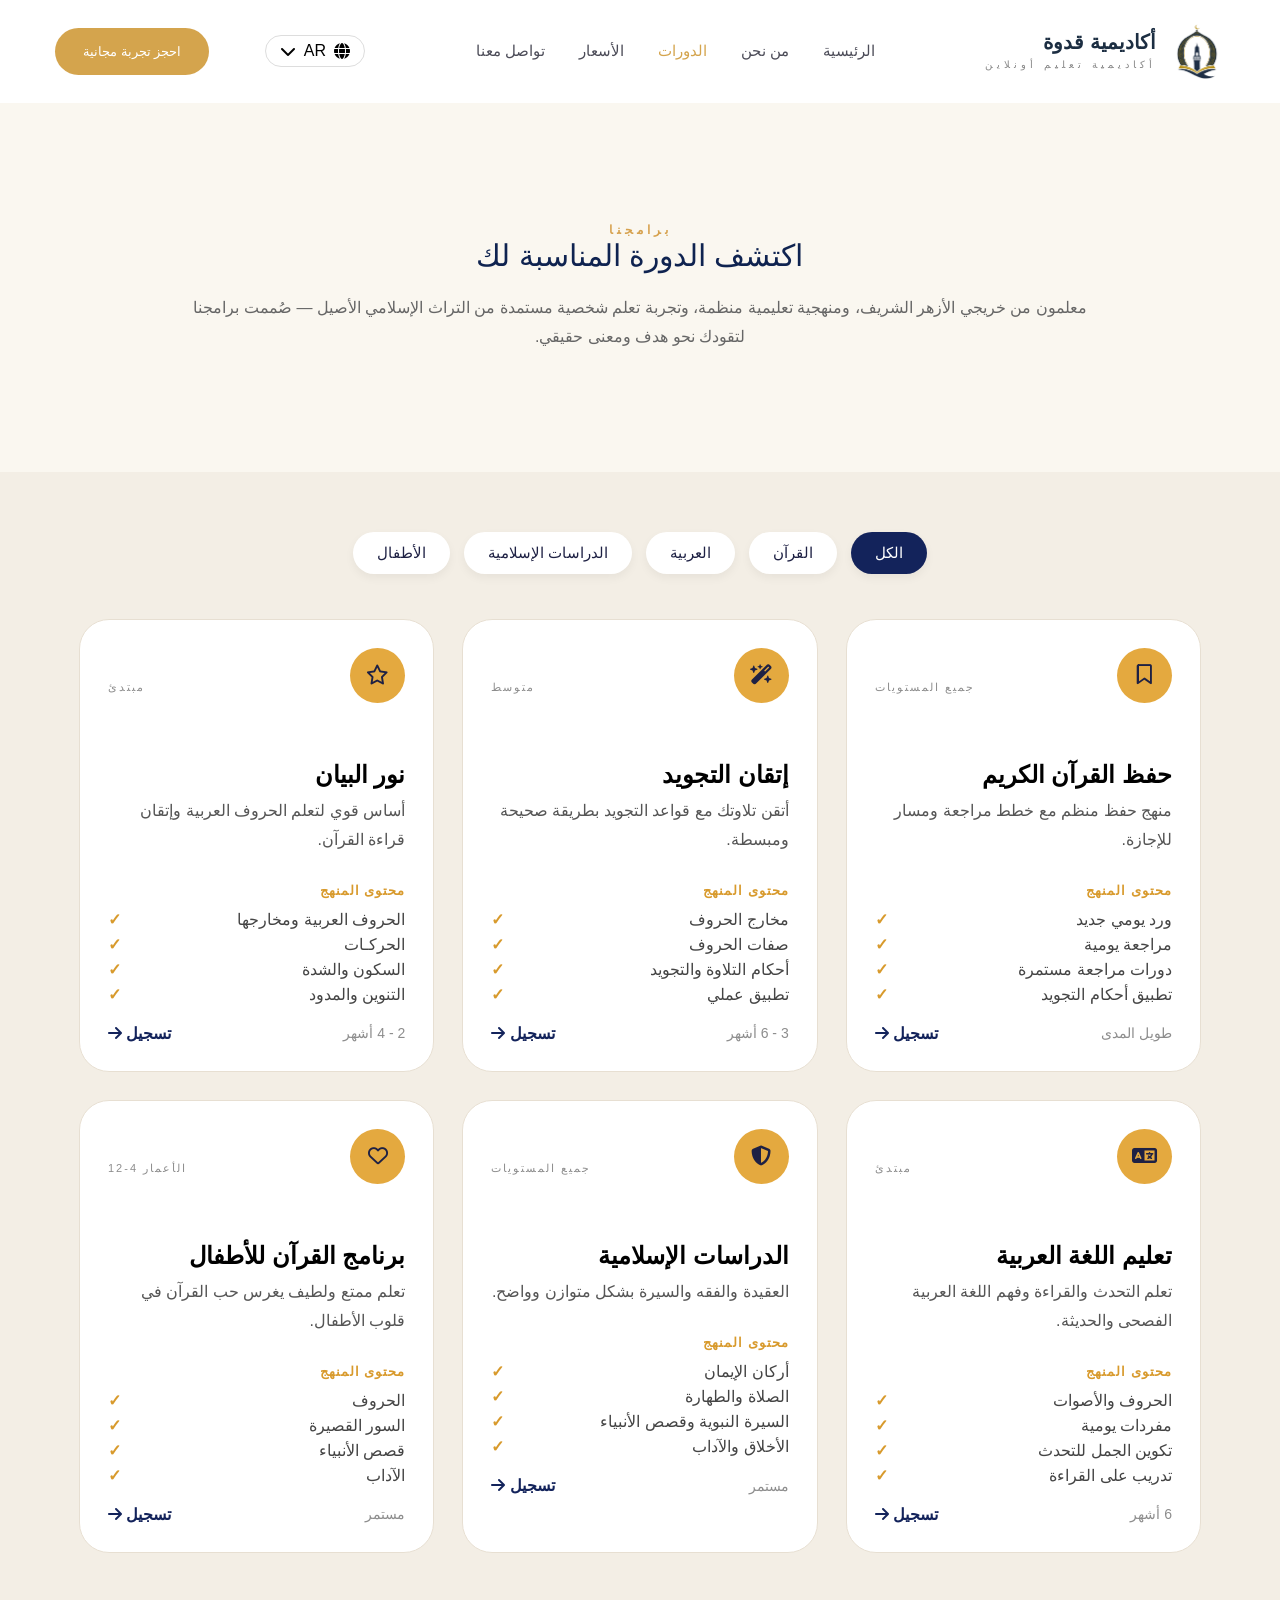
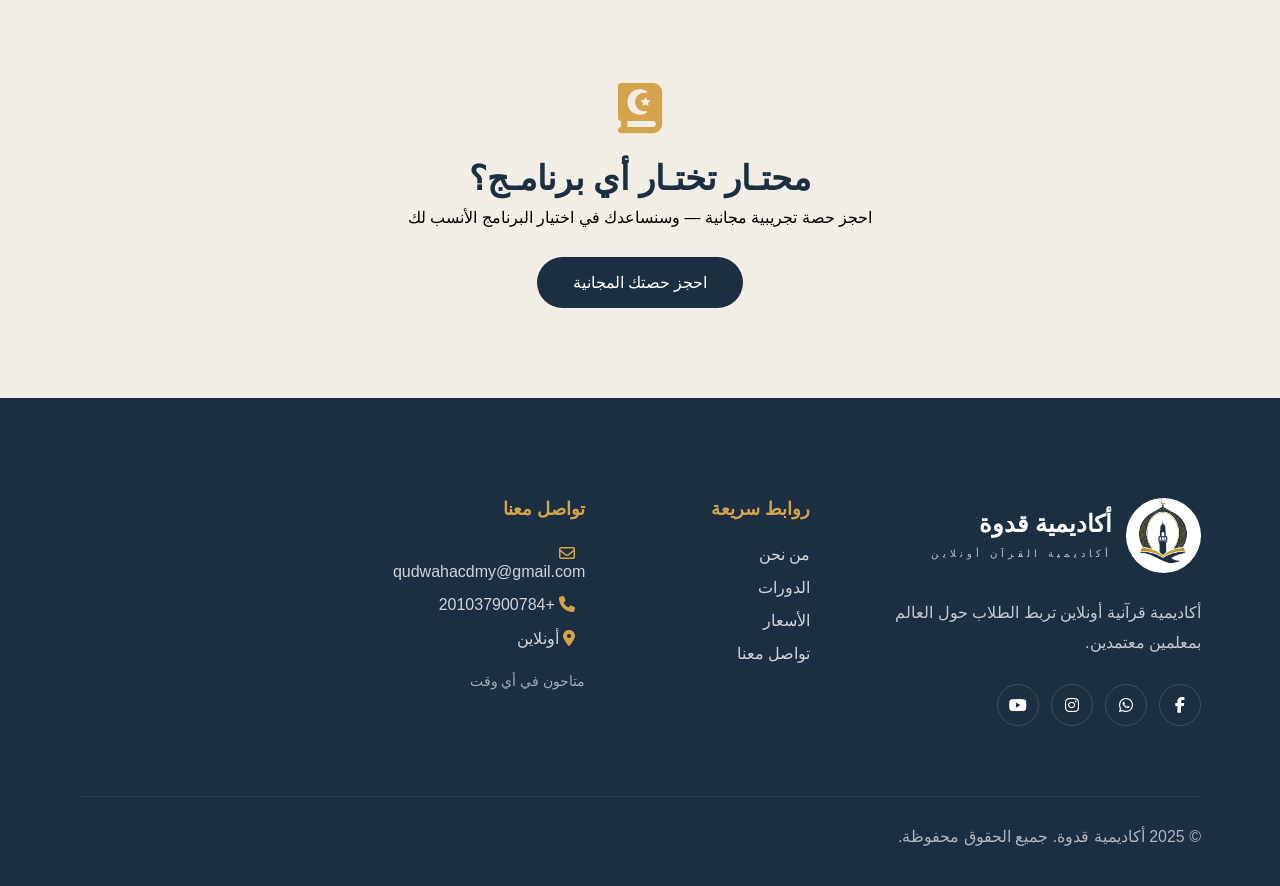
==== courses-ar.html @ 98b88b9d "Add files via upload" ====
<!DOCTYPE html>
<html lang="en" dir="ltr">

<head>

    <meta charset="UTF-8" />
    <meta name="viewport" content="width=device-width, initial-scale=1.0" />
    <meta name="description" content="Qudwah Academy offers online Quran, Tajweed, Arabic and Islamic studies classes for kids and adults worldwide.">
    <meta name="keywords"content="Quran Academy, Online Quran Classes, Learn Quran Online, Quran for Kids, Tajweed Classes, Arabic Classes, Islamic Studies, Female Quran Teachers">
    

    <title>Quran Academy</title>

    <link rel="stylesheet" href="https://cdnjs.cloudflare.com/ajax/libs/font-awesome/6.5.0/css/all.min.css">

    <!-- CSS -->
    <link rel="stylesheet" href="CSS/style.css">
    

   <link rel="preconnect" href="https://fonts.googleapis.com">
   <link rel="preconnect" href="https://fonts.gstatic.com" crossorigin>

   <link href="https://fonts.googleapis.com/css2?family=Tienne:wght@400;700;900&display=swap" rel="stylesheet">  


    <!-- Icons -->
    <link rel="stylesheet"
        href="https://cdnjs.cloudflare.com/ajax/libs/font-awesome/6.5.1/css/all.min.css" />

</head>
<body class="ar">
     
    <!-- BACKGROUND -->
    <div class="pattern"></div>

<!-- ================= Navbar ================ -->

    <header class="navbar" id="navbar">
       <div class="container nav-container">
        <!-- LOGO -->
        <div class="logo">

            <img src="imgs/logo q.png" alt="Logo">

            <div class="logo-text">
                <h3>أكاديمية قدوة</h3>
                <span>أكاديمية تعليم أونلاين</span>
            </div>

        </div>

        <div class="overlay"></div>

        <!-- NAV LINKS -->

        <nav class="nav-links">

            <a href="home-ar.html">الرئيسية</a>
            <a href="about-ar.html">من نحن</a>
            <a href="courses-ar.html">الدورات</a>
            <a href="pricing-ar.html">الأسعار</a>
            <!-- <a href="">المدونة</a> -->
            <a href="contact-ar.html">تواصل معنا</a>

        </nav>

        <div></div>

        <div class="menu-icon" id="menuIcon">

        <span></span>
        <span></span>
        <span></span>

        </div>

        <!-- LANG -->
        <div class="lang-switcher" onclick="toggleLang()">

            <i class="fa-solid fa-globe"></i>
            <span>AR</span>
            <i class="fa-solid fa-chevron-down"></i>

        </div>

        <!-- BUTTON -->
        <a href="https://wa.me/201037900784" target="_blank">
            <button class="trial-btn">احجز تجربة مجانية</button>
        </a>
    </div>
    </header>

<!-- ================= Hero ================ -->

<section class="about-page reveal">
  <div class="about-container">
    <div class="about-header reveal">
      <span> برامجنا </span>
      <h1> اكتشف الدورة المناسبة لك </h1>
      <p> معلمون من خريجي الأزهر الشريف، ومنهجية تعليمية منظمة، وتجربة تعلم شخصية مستمدة من التراث الإسلامي الأصيل — صُممت برامجنا لتقودك نحو هدف ومعنى حقيقي. </p>
    </div>
  </div>
</section>


<!-- ================= courses ================ -->

<section class="courses-page">

    <div class="container">

        <div class="top-options">
            <button class="active filter-btn" data-filter="all">الكل</button>
            <button class="filter-btn" data-filter="quran">القرآن</button>
            <button class="filter-btn" data-filter="arabic">العربية</button>
            <button class="filter-btn" data-filter="islamic">الدراسات الإسلامية</button>
            <button class="filter-btn" data-filter="kids">الأطفال</button>
        </div>

        <div class="courses-grid">

            <div class="course-card from-left left-show" data-category="quran">

                <div class="card-top">

                    <div class="icon">
                        <i class="fa-regular fa-bookmark"></i>
                    </div>

                    <span>جميع المستويات</span>

                </div>

                <h2>حفظ القرآن الكريم </h2>

                <p>
                    منهج حفظ منظم مع خطط مراجعة ومسار للإجازة.
                </p>

                <h4>محتوى المنهج</h4>

                <ul>
                    <li>ورد يومي جديد</li>
                    <li>مراجعة يومية </li>
                    <li>دورات مراجعة مستمرة</li>
                    <li>تطبيق أحكام التجويد</li>
                </ul>

                <div class="card-footer">

                    <span>طويل المدى</span>

                    <a href="https://wa.me/201037900784" target="_blank">
                        تسجيل
                        <i class="fa-solid fa-arrow-right"></i>
                    </a>

                </div>

            </div>

            <div class="course-card from-bottom bottom-show" data-category="quran">

                <div class="card-top">

                    <div class="icon">
                        <i class="fa-solid fa-wand-magic-sparkles"></i>
                    </div>

                    <span>متوسط</span>

                </div>

                <h2>إتقان التجويد</h2>

                <p>
                    أتقن تلاوتك مع قواعد التجويد بطريقة صحيحة ومبسطة.
                </p>

                <h4>محتوى المنهج</h4>

                <ul>
                    <li>مخارج الحروف</li>
                    <li>صفات الحروف</li>
                    <li> أحكام التلاوة والتجويد </li>
                    <li>تطبيق عملي</li>
                </ul>

                <div class="card-footer">

                    <span>3 - 6 أشهر</span>

                    <a href="https://wa.me/201037900784" target="_blank">
                        تسجيل
                        <i class="fa-solid fa-arrow-right"></i>
                    </a>

                </div>

            </div>

            <div class="course-card from-right right-show" data-category="quran">

                <div class="card-top">

                    <div class="icon">
                        <i class="fa-regular fa-star"></i>
                    </div>

                    <span>مبتدئ</span>

                </div>

                <h2>نور البيان</h2>

                <p>
                    أساس قوي لتعلم الحروف العربية وإتقان قراءة القرآن.
                </p>

                <h4>محتوى المنهج</h4>

                <ul>
                    <li> الحروف العربية ومخارجها </li>
                    <li> الحركـات </li>
                    <li> السكون والشدة </li>
                    <li> التنوين والمدود </li>
                </ul>

                <div class="card-footer">

                    <span>2 - 4 أشهر</span>

                    <a href="https://wa.me/201037900784" target="_blank">
                        تسجيل
                        <i class="fa-solid fa-arrow-right"></i>
                    </a>

                </div>

            </div>

            <div class="course-card from-left left-show" data-category="arabic">

                <div class="card-top">

                    <div class="icon">
                        <i class="fa-solid fa-language"></i>
                    </div>

                    <span>مبتدئ</span>

                </div>

                <h2> تعليم اللغة العربية </h2>

                <p>
                    تعلم التحدث والقراءة وفهم اللغة العربية الفصحى والحديثة.
                </p>

                <h4>محتوى المنهج</h4>

                <ul>
                    <li>الحروف والأصوات</li>
                    <li>مفردات يومية</li>
                    <li>تكوين الجمل للتحدث</li>
                    <li>تدريب على القراءة</li>
                </ul>

                <div class="card-footer">

                    <span>6 أشهر</span>

                    <a href="https://wa.me/201037900784" target="_blank">
                        تسجيل
                        <i class="fa-solid fa-arrow-right"></i>
                    </a>

                </div>

            </div>

            <div class="course-card from-bottom bottom-show" data-category="islamic">

                <div class="card-top">

                    <div class="icon">
                        <i class="fa-solid fa-shield-halved"></i>
                    </div>

                    <span>جميع المستويات</span>

                </div>

                <h2>الدراسات الإسلامية</h2>

                <p>
                    العقيدة والفقه والسيرة بشكل متوازن وواضح.
                </p>

                <h4>محتوى المنهج</h4>

                <ul>
                    <li>أركان الإيمان</li>
                    <li>الصلاة والطهارة</li>
                    <li> السيرة النبوية وقصص الأنبياء </li>
                    <li>الأخلاق والآداب</li>
                </ul>

                <div class="card-footer">

                    <span>مستمر</span>

                    <a href="https://wa.me/201037900784" target="_blank">
                        تسجيل
                        <i class="fa-solid fa-arrow-right"></i>
                    </a>

                </div>

            </div>

            <div class="course-card from-right right-show" data-category="kids">

                <div class="card-top">

                    <div class="icon">
                        <i class="fa-regular fa-heart"></i>
                    </div>

                    <span>الأعمار 4-12</span>

                </div>

                <h2>برنامج القرآن للأطفال</h2>

                <p>
                    تعلم ممتع ولطيف يغرس حب القرآن في قلوب الأطفال.
                </p>

                <h4>محتوى المنهج</h4>

                <ul>
                    <li>الحروف</li>
                    <li>السور القصيرة</li>
                    <li>قصص الأنبياء</li>
                    <li>الآداب</li>
                </ul>

                <div class="card-footer">

                    <span>مستمر</span>

                    <a href="https://wa.me/201037900784" target="_blank">
                        تسجيل
                        <i class="fa-solid fa-arrow-right"></i>
                    </a>

                </div>

            </div>

        </div>

    </div>

</section>


<!-- ================= cta ================ -->

<section class="mini-cta">
  <div class="container">
    <i class="fa-solid fa-book-quran"></i>
    <h2> محتـار تختـار أي برنامـج؟</h2>
    <p> احجز حصة تجريبية مجانية — وسنساعدك في اختيار البرنامج الأنسب لك </p>
    <a href="https://wa.me/201037900784" target="_blank" class="mini-btn">احجز حصتك المجانية</a>
  </div>
</section>


<!-- ================= footer ================ -->

<footer class="footer">
  <div class="container">

    <div class="footer-wrapper">

      <div class="footer-about">
        <div class="footer-logo">
          <img src="imgs/logo q.png" alt="">
          <div>
            <h3>أكاديمية قدوة</h3>
            <span>أكاديمية القرآن أونلاين</span>
          </div>
        </div>

        <p>أكاديمية قرآنية أونلاين تربط الطلاب حول العالم بمعلمين معتمدين.</p>

        <div class="socials">
          <a href="https://www.facebook.com/share/1WLW6BA2EK/" target="_blank">
            <i class="fa-brands fa-facebook-f"></i>
          </a>
          <a href="https://wa.me/201037900784" target="_blank">
            <i class="fa-brands fa-whatsapp"></i>
          </a>
          <a href="">
            <i class="fa-brands fa-instagram" target="_blank"></i>
          </a>
          <a href="#">
            <i class="fa-brands fa-youtube" target="_blank"></i>
          </a>
        </div>
      </div>

      <div class="footer-links">
        <h4>روابط سريعة</h4>
        <a href="about-ar.html">من نحن</a>
        <a href="courses-ar.html">الدورات</a>
        <a href="pricing-ar.html">الأسعار</a>
        <a href="contact-ar.html">تواصل معنا</a>
      </div>

      <div class="footer-contact">
        <h4>تواصل معنا</h4>
        <p><i class="fa-regular fa-envelope"></i> qudwahacdmy@gmail.com</p>
        <p><i class="fa-solid fa-phone"></i> +201037900784</p>
        <p><i class="fa-solid fa-location-dot"></i> أونلاين</p>
        <span>متاحون في أي وقت</span>
      </div>

    </div>

    <div class="footer-bottom">
      <p>© 2025 أكاديمية قدوة. جميع الحقوق محفوظة.</p>
    </div>

  </div>
</footer>


    <!-- JS -->
    <script src="index.JS"></script>

</body>
</html>
---- CSS/style.css ----
*{
    margin:0;
    padding:0;
    box-sizing:border-box;
}

html{
    scroll-behavior:smooth;
}

ul{
    list-style:none;
}

a{
    text-decoration:none;

}

body{
    background:var(--bg);
    overflow-x:hidden;
    position:relative;
    direction:inherit;
    text-align:start;
}

/* ================= LANG SYSTEM ================= */

body.en{
    direction:ltr;
    font-family:"Tienne",serif;
}

body.ar{
    direction:rtl;
    font-family:"Cairo",sans-serif;
}

body.en h1,body.en h2,body.en h3{
    font-family:"Tienne",serif;
}

body.ar h1,body.ar h2,body.ar h3, a, button{
    font-family:"Cairo",sans-serif;
}

/* ================= ROOT ================= */

:root{
    --primary:#1c2e42;
    --gold:#d4a44d;
    --bg:#f3eee5;
    --text:#30303d;
    --white:#fff;
}

/* ================= PATTERN ================= */

.pattern{
    position:fixed;
    inset:0;
    background-image:url("https://www.transparenttextures.com/patterns/arabesque.png");
    opacity:.25;
    z-index:-1;
}

/* ================= CONTAINER ================= */

.container{
width:90%;
max-width:1200px;
margin:auto;
padding-left:15px;
padding-right:15px;
}

.nav-container{
display:flex;
align-items:center;
justify-content:space-between;
width:100%;
}

/* ================= NAVBAR ================= */

.navbar{
    position:fixed;
    top:0;
    left:0;
    width:100%;
    padding:24px 3%;
    display:flex;
    align-items:center;
    justify-content:space-between;
    z-index:999;
    transition:.4s ease;
    background:#fff;
}

.navbar.scrolled{
    top:20px;
    left:50%;
    transform:translateX(-50%);
    width:94%;
    border-radius:60px;
    background:rgba(255,255,255,.45);
    backdrop-filter:blur(20px);
    box-shadow:0 10px 40px rgba(0,0,0,.08);
}

/*  LOGO  */

.logo{
    display:flex;
    align-items:center;
    gap:14px;
}

.logo img{
    width:55px;
}

.logo-text h3{
    font-size:20px;
    color:var(--primary);
}

.logo-text span{
    font-size:10px;
    letter-spacing:4px;
    color:#888;
}

/*  NAV LINKS  */

.nav-links{
    display:flex;
    gap:34px;
}

.nav-links a.active{
    color:var(--gold);
}

.nav-links a{
    color:#4c4c58;
    font-size:15px;
    font-weight:500;
    position:relative;
    transition:.3s;
}

.nav-links a.active{
    color:var(--gold);
}

.nav-links a:hover{
    color:var(--primary);
}

.nav-links a::after{
    content:"";
    position:absolute;
    left:0;
    bottom:-6px;
    width:0;
    height:2px;
    background:var(--gold);
    transition:.3s;
}

.nav-links a:hover::after{
    width:100%;
}

/* ================= MENU ================= */

.menu-icon{
    width: 52px;
    align-items: center;
    justify-content: center;
    cursor: pointer;
    position: relative;
    display:none;
}

.menu-icon span{
    position:absolute;
    width:24px;
    height:2.5px;
    background:var(--primary);
    border-radius:20px;
    transition:.4s ease;
}

.menu-icon span:nth-child(1){
    transform:translateY(-7px);
}

.menu-icon span:nth-child(3){
    transform:translateY(7px);
}

.menu-icon.active span:nth-child(1){
    transform:rotate(45deg);
}

.menu-icon.active span:nth-child(2){
    opacity:0;
}

.menu-icon.active span:nth-child(3){
    transform:rotate(-45deg);
}

/* ================= LANG ================= */

.lang-switcher{
    display:flex;
    align-items:center;
    gap:8px;
    padding:6px 14px;
    border:1px solid #ddd;
    border-radius:50px;
    cursor:pointer;
    transition:.3s;
}

.lang-switcher:hover{
    background:#f5f5f5;
}

/*  BUTTON  */

.trial-btn{
    border:none;
    background:var(--gold);
    color:#fff;
    padding:16px 28px;
    border-radius:40px;
    cursor:pointer;
    transition:.4s;
}

.trial-btn:hover{
    transform:translateY(-4px);
}

/* ================= NAVBAR RESPONSIVE ================= */

@media(max-width:992px){

.navbar{
    padding:18px 5%;
}

.logo img{
    width:48px;
}

.logo-text h3{
    font-size:16px;
}

.logo-text span{
    font-size:8px;
    letter-spacing:2px;
}

.menu-icon{
    display:flex;
    order: 4;
}

.trial-btn{
    display:none;
}

.nav-links{
    position: fixed;
    top: 90px;
    right: -100%;
    background: #fff;
    height: 100vh;  
    display: flex;
    flex-direction: column;
    align-items: center;
    gap: 25px;
    padding: 30px 40px;
    width: max-content;  
    min-width: 220px;
    border-radius: 20px;
    box-shadow: 0 10px 30px rgba(0,0,0,0.1);
    transition: 0.4s ease;
    z-index: 1001;
}

.nav-links.active {
    right: 0;
    opacity:1;
    visibility:visible;
}

.overlay{
    position: fixed;
    top: 0;
    left: 0;
    width: 100%;
    height: 100vh;
    background: rgba(0,0,0,0.6); 
    opacity: 0;
    visibility: hidden;
    transition: 0.3s ease;
    z-index: 998;
}

.overlay.active{
    opacity: 1;
    visibility: visible;
}

.nav-links a{
    color: var(--primary);
    font-size: 18px;
    font-weight: 500;
    position: relative;
    padding-bottom: 6px;
}

body.ar .nav-links{
    right:auto;
    left:-100%;
}

body.ar .nav-links.active{
    left:0;
}

}
/*  MOBILE  */

@media(max-width:576px){

.navbar{
    padding:14px 0px;
}

.logo{
    gap:10px;
}

.logo img{
    width:42px;
}

.logo-text h3{
    font-size:14px;
}

.logo-text span{
    font-size:7px;
    letter-spacing:1px;
    display: none;
}

.menu-icon{
    width:46px;
    height:46px;
}

.nav-links a{
    font-size:20px;
}

.lang-switcher{
    padding:5px 10px;
    font-size:12px;
}

.nav-links.active{
    right:0;
    opacity:1;
    visibility:visible;
}

}

/* ================= HERO ================= */

.hero{
    /* min-height:100vh; */
    display:flex;
    align-items:center;
    justify-content:space-between;
    gap:70px;
    padding-top:140px;
}

.hero-left{
    flex:1;
}

.badges{
    display:inline-flex;
    align-items:center;
    gap:10px;
    background:#fff;
    padding:12px 18px;
    border-radius:40px;
    margin-bottom:30px;
    color:#777;
}

.hero-left h1{
    font-size:55px;
    line-height:.95;
    color:var(--primary);
    margin-bottom:28px;
    font-weight: 500;
}

body.ar .hero-left h1 {
    font-size:50px;
    line-height:1.3;
}

.hero-left h1 span{
    color:var(--gold);
}

.hero-left p{
    font-size:18px;
    line-height:1.9;
    color:#6f6f79;
    max-width:620px;
    margin-bottom:36px;
}


/*  BUTTONS  */

.hero-buttons{
    display:flex;
    gap:20px;
    margin-bottom:45px;
}

.primary-btn{
    border:none;
    background:var(--gold);
    color:#fff;
    padding:18px 30px;
    border-radius:50px;
    display:flex;
    align-items:center;
    gap:12px;
    cursor:pointer;
    transition:.4s;
}

.primary-btn:hover,
.secondary-btn:hover{
    transform:translateY(-5px);
}

.primary-btn a {
   color: white;
}

.secondary-btn{
    border:none;
    background:#fff;
    padding:18px 30px;
    border-radius:50px;
    cursor:pointer;
    transition: .3s;
}

/*  IMAGE  */

.hero-right{
    flex:1;
    position:relative;
}

.hero-image img{
    width:100%;
    height:550px;
    object-fit:cover;
    border-radius:42px;
}

/*  CARDS  */

.floating-card{
    position:absolute;
    background:rgba(255,255,255,.85);
    backdrop-filter:blur(15px);
    border-radius:28px;
    padding:16px 18px;
    display:flex;
    gap:14px;
    box-shadow:0 15px 40px rgba(0,0,0,.08);
}

.top-card{
    top:30px;
    left:-40px;
}

.icon-box{
    width:50px;
    height:50px;
    border-radius:16px;
    background:#f7f1e4;
    display:flex;
    align-items:center;
    justify-content:center;
    color:var(--gold);
}

/* ================= HERO RESPONSIVE ================= */

@media(max-width:992px){

.hero{
    flex-direction:column;
    text-align:center;
    gap:40px;
    padding-top:120px;
}

.hero-left{
    display:flex;
    flex-direction:column;
    align-items:center;
}

.hero-left h1{
    font-size:52px;
    line-height:1.2;
}

body.ar .hero-left h1{
    font-size:44px;
}

.hero-left p{
    font-size:16px;
    max-width:100%;
}

.hero-buttons{
    width:100%;
    flex-direction:column;
}

.primary-btn,
.secondary-btn{
    width:100%;
    justify-content:center;
}

.hero-image img{
    height:500px;
}

.top-card{
    left:0;
}

.stats-card{
    width:95%;
    padding:18px;
    bottom:-30px;
}

}

@media(max-width:576px){

.hero-left h1{
    font-size:40px;
}

.badges{
   display: none;
}

body.ar .hero-left h1{
    font-size:34px;
}

.hero-image img{
    height:420px;
    border-radius:28px;
}

.stats-card{
    /* flex-direction:column; */
    gap:16px;
    text-align:center;
    padding: 0px 0px;
}

.floating-card{
    transform:scale(.85);
}

}

/* ================= STATS ================= */

.stats-card{
    position:absolute;
    left:50%;
    bottom:-40px;
    transform:translateX(-50%);
    width:80%;
    background:rgba(255,255,255,.82);
    backdrop-filter:blur(20px);
    border-radius:40px;
    padding:28px;
    display:flex;
    justify-content:space-around;
}

.stats-card h3{
    color:var(--primary);
}

.stats-card span{
    color:#888;
    font-size:13px;
}

/*  STATS SECTION  */

.stats{
    width:90%;
    margin:120px auto 80px;
    background:rgba(255,255,255,.7);
    backdrop-filter:blur(20px);
    border-radius:40px;
    padding:42px;
    display:grid;
    grid-template-columns:repeat(4,1fr);
    gap:30px;

}

.stat-box{
    display:flex;
    align-items:center;
    gap:18px;
}

.stat-box i{
    width:60px;
    height:60px;
    border-radius:50%;
    background:#f3f3f3;
    display:flex;
    align-items:center;
    justify-content:center;
    color:var(--primary);
}

.stat-box h3{
    font-size:30px;
    color:var(--primary);
}

.stat-box span{
    color:#888;
}

/*  ANIMATION  */

@keyframes float{
    0%{transform:translateY(0)}
    50%{transform:translateY(-12px)}
    100%{transform:translateY(0)}
}

/* ============ STATS RESPONSIVE ========= */

@media(max-width:992px){

.stats{
    grid-template-columns:1fr 1fr;
    padding:28px;
}

}

@media(max-width:576px){

.stats{
    display: none;
}

.stat-box{
    flex-direction:column;
    text-align:center;
}

}

/* ================= About ================= */

.about{
    display:flex;
    align-items:center;
    justify-content:space-between;
    gap:60px;
    margin:120px auto;
}

/* LEFT SIDE */
.about-left{
    flex:1;
}

.about-image{
    position:relative;
}

.about-image img{
    width:100%;
    height:600px;
    object-fit:cover;
    border-radius:30px;
}

/* floating card */
.about-card{
    position:absolute;
    bottom:20px;
    left:20px;
    background: rgba(255, 255, 255, .15);
    backdrop-filter: blur(7px);
    padding:16px;
    border-radius:20px;
    max-width:260px;
    box-shadow:0 10px 30px rgba(0,0,0,.1);
}

.about-card h4{
    font-size:14px;
    color:var(--primary);
    margin-bottom:8px;
}

.about-card p{
    font-size:12px;
    color:black;
}

/* RIGHT SIDE */
.about-right{
    flex:1;
}

.subtitle{
    font-size:12px;
    letter-spacing:3px;
    color:var(--gold);
}

.about-right h2{
    font-size: 42px;
    color: var(--primary);
    margin: 4px 0px 16px;
    line-height: 1.2;
}

.description{
    color:#666;
    line-height:1.8;
    margin-bottom:30px;
}

/* cards */
.cards{
    display:flex;
    gap:20px;
    margin-bottom:25px;
}

.info-card{
    flex:1;
    background:#fff;
    padding:20px;
    border-radius:20px;
    box-shadow:0 10px 25px rgba(0,0,0,.05);
}

.info-card h4{
    color:var(--primary);
    margin-bottom:8px;
}

.info-card p{
    font-size:14px;
    color:#777;
}

/* link */
.learn-more{
    color:var(--gold);
    font-weight:500;
    transition: .3s;
}

.learn-more:hover {
  color: var(--primary);
}

/* RESPONSIVE */
@media(max-width:992px){
    .about{
        flex-direction:column;
        text-align:center;
    }

    .about-right h2{
        font-size: 27px;
    }    

    .about-left {
        display: none ;
    }

    .cards{
        flex-direction:column;
    }

    .about-image img{
        height:450px;
    }
}

/* ==================== WHY CHOOSE US ================== */

.bg {
  background: #eceae4;
}
.why-us{
    padding:120px 0;
    position:relative;
    overflow:hidden;
}

/*  BACKGROUND PATTERN  */


/*  TITLE  */

.section-title{

    text-align:center;
    margin-bottom:70px;

}

.section-title span{

    color:var(--gold);
    font-size:12px;
    letter-spacing:4px;
    font-weight:600;

}

.section-title h2{

    font-family:'Tienne',serif;
    font-size: 38px;
    line-height:1.2;
    color:var(--primary);
    max-width:720px;
    margin:20px auto 0;

}

/* ================= GRID ================= */

.why-grid{
    display:grid;
    grid-template-columns:repeat(3,1fr);
    gap:26px;
}

/* ================= CARD ================= */

.why-card{
    background:rgba(255,255,255,.7);
    backdrop-filter:blur(15px);
    -webkit-backdrop-filter:blur(15px);
    border-radius: 18px;
    padding:35px;
    transition:.5s ease;
    border:1px solid rgba(255,255,255,.3);
    box-shadow:0 10px 30px rgba(0,0,0,.04);
    position:relative;
    overflow:hidden;
    opacity:0;
    transform:translateY(80px);
}

/* ACTIVE */

.why-card.active{
    opacity:1;
    transform:translateY(0);
}

/* HOVER */

.why-card:hover{
    transform:translateY(-10px);
    box-shadow:0 20px 50px rgba(0,0,0,.08);
}

/* GOLD LIGHT */

.why-card::after{
    content:"";
    position:absolute;
    width:180px;
    height:180px;
    background:rgba(212,164,77,.08);
    border-radius:50%;
    top:-80px;
    right:-80px;
}

/*  ICON */

.icon{
    width:52px;
    height:52px;
    border-radius:50%;
    background:var(--gold);
    display:flex;
    align-items:center;
    justify-content:center;
    color:var(--primary);
    margin-bottom:24px;
    font-size:18px;
    transition:.4s ease;
}

/* ICON ANIMATION */

.why-card:hover .icon{
    transform:rotate(10deg) scale(1.08);
}

/*  TEXT  */

.why-card h3{
    font-family:'Tienne',serif;
    color:var(--primary);
    font-size:28px;
    margin-bottom:14px;
}

.why-card p{
    color:#6d6d78;
    line-height:1.8;
    font-size:15px;
}

/*  TABLET  */

@media(max-width:992px){

    .why-us{
        padding:100px 0;
    }

    .section-title{
        margin-bottom:55px;
    }

    .section-title h2{
        font-size:44px;
    }

    .why-grid{
        grid-template-columns:repeat(2,1fr);
        gap:22px;
    }

    .why-card{
        padding:30px;
    }

    .why-card h3{
        font-size:24px;
    }

}

/* MOBILE */

@media(max-width:768px){

    .why-us{
        padding:80px 0;
    }

    .section-title{
        margin-bottom:40px;
    }

    .section-title span{
        font-size:11px;
        letter-spacing:3px;
    }

    .section-title h2{
        font-size:34px;
        line-height:1.3;
    }

    .why-grid{
        grid-template-columns:1fr;
        gap:18px;
    }

    .why-card{
        padding:26px;
        border-radius:28px;
    }

    .why-card h3{
        font-size:22px;
    }

    .why-card p{
        font-size:14px;
    }

}

/*  SMALL MOBILE  */

@media(max-width:500px){

    .section-title h2{
        font-size:28px;
    }

    .why-card{
        padding:22px;
    }

    .icon{
        width:46px;
        height:46px;
        font-size:16px;
    }

}


/* ================= COURSES SHOWCASE ================= */

.courses-showcase-section{
    padding:120px 0;
    /* background:#f5f2eb; */
}

.courses-showcase-layout{
    display:grid;
    grid-template-columns:360px 1fr;
    gap:40px;
    align-items:start;
}

.courses-showcase-left{
    display:flex;
    flex-direction:column;
}

.courses-showcase-subtitle{
    color:var(--gold);
    font-size:12px;
    font-weight:600;
    letter-spacing:4px;
    margin-bottom:14px;
}

.courses-showcase-title{
    font-family:'Tienne',serif;
    font-size:44px;
    line-height:1.15;
    color:var(--primary);
    margin-bottom:18px;
}

.courses-showcase-description{
    color:#666675;
    font-size:16px;
    line-height:1.9;
    margin-bottom:32px;
}

.courses-showcase-image{
    width:100%;
    height: 392px;
    overflow:hidden;
    border-radius:8px;
}

.courses-showcase-image img{
    width:100%;
    height:100%;
    object-fit:cover;
    display:block;
    transition:.6s ease;
}

.courses-showcase-image:hover img{
    transform:scale(1.05);
}

.courses-showcase-right{
    display:flex;
    flex-direction:column;
}

.courses-showcase-cards{
    display:grid;
    grid-template-columns:repeat(2,1fr);
    gap:24px;
}

.showcase-course-card{
    background:#fff;
    border:1px solid rgba(214,205,190,.45);
    border-radius:8px;
    padding:32px;
    min-height:280px;
    display:flex;
    flex-direction:column;
    transition:.4s ease;
}

.showcase-course-card:hover{
    transform:translateY(-8px);
    box-shadow:0 20px 40px rgba(0,0,0,.05);
}

.showcase-course-icon{
    width:58px;
    height:58px;
    border-radius:50%;
    background:#f3eee5;
    display:flex;
    align-items:center;
    justify-content:center;
    margin-bottom:22px;
}

.showcase-course-icon i{
    color:var(--primary);
    font-size:20px;
}

.showcase-course-card h3{
    font-family:'Tienne',serif;
    color:var(--primary);
    font-size:30px;
    line-height:1.2;
    margin-bottom:14px;
}

.showcase-course-card p{
    flex:1;
    color:#666675;
    line-height:1.8;
    font-size:15px;
    padding-bottom:20px;
    border-bottom:1px solid rgba(214,205,190,.45);
}

.showcase-card-footer{
    padding-top:20px;
}

.showcase-card-footer a{
    display:inline-flex;
    align-items:center;
    gap:10px;
    text-decoration:none;
    color:var(--primary);
    font-weight:500;
    transition:.3s ease;
}

.showcase-card-footer a:hover{
    gap:16px;
}

.courses-showcase-all-link{
    margin-top:28px;
    margin-left:auto;
    display:flex;
    align-items:center;
    gap:10px;
    text-decoration:none;
    color:var(--gold);
    font-weight:600;
    transition:.3s ease;
}

body.ar .courses-showcase-all-link {
    display: inline-flex;
    align-items: center;
    gap: 8px;
    margin-right: auto; 
    margin-left: 0;
}

.courses-showcase-all-link:hover, body.ar .courses-showcase-all-link:hover {
    gap:16px;
}

/*  TABLET  */

@media(max-width:992px){

    .courses-showcase-layout{
        grid-template-columns:1fr;
    }

    .courses-showcase-title{
        font-size:44px;
    }

}

/*  MOBILE  */

@media(max-width:768px){

    .courses-showcase-section{
        padding:90px 0;
    }

    .courses-showcase-cards{
        grid-template-columns:1fr;
    }

    .courses-showcase-title{
        font-size:36px;
    }

    .courses-showcase-image{
        height:300px;
    }

}


/* ================= Faq toggle ================= */

.padding{
  width:90%;
  max-width:900px;
  margin:auto;
}

.faq-section{
  padding:120px 0;
}

/* TITLE */

.faq-title{
  text-align:center;
  margin-bottom: 28px;
}

.faq-title span{
  color:var(--gold);
  letter-spacing:4px;
  font-size:12px;
  font-weight:600;
}

.faq-title h2{
  margin-top:18px;
  font-size:40px;
  line-height:1.1;
  font-family:"Cormorant Garamond",serif;
  color:var(--primary);
  font-weight:600;
}

body.ar .faq-title h2{
    font-size:36px;
}

/* FAQ */

.faq-wrapper{
  display:flex;
  flex-direction:column;
  gap:18px;
}

.faq-item{
  background:white;
  border:1px solid #ebe3d6;
  border-radius:60px;
  overflow:hidden;
  transition:.4s ease;
  cursor:pointer;
}

.faq-item.open{
  border-radius:35px;
  box-shadow:0 10px 30px rgba(0,0,0,.05);
}

/* QUESTION */

.faq-question{
  padding:28px 35px;
  display:flex;
  align-items:center;
  justify-content:space-between;
}

.faq-question h3{
  color:var(--primary);
  font-size:22px;
  font-family:"Cormorant Garamond",serif;
  font-weight:500;
}

.faq-question i{
  color:var(--gold);
  font-size:15px;
  transition:.4s;
}

/* ANSWER */

.faq-answer{
  max-height:0;
  overflow:hidden;
  transition:
  max-height .5s ease,
  padding .4s ease;
}

.faq-answer p{
  padding:0 35px 30px;
}

/* ACTIVE */

.faq-item.open .faq-answer{
  max-height:200px;
}

.faq-item.open i{
  transform:rotate(90deg);
}

/* ANIMATION */

.reveal{
  opacity:0;
  transform:translateY(80px);
  transition:
  opacity 1s ease,
  transform 1s ease;
}

.reveal.active{
  opacity:1;
  transform:translateY(0);
}

/* DELAYS */

.delay-1{
  transition-delay:.2s;
}

.delay-2{
  transition-delay:.4s;
}

.delay-3{
  transition-delay:.6s;
}

.delay-4{
  transition-delay:.8s;
}

/* RESPONSIVE */

@media(max-width:768px){

  .faq-title h2{
    font-size:42px;
  }

  .faq-question{
    padding:24px;
  }

  .faq-question h3{
    font-size:20px;
    width:85%;
  }

  .faq-answer p{
    padding:0 24px 24px;
  }

  .faq-item{
    border-radius:35px;
  }
}

@media(max-width:480px){

  .faq-title h2{
    font-size:28px;
  }

  .faq-question h3{
    font-size: 18px;
  }

  .faq-question{
    padding:22px 20px;
  }

  .faq-answer p{
    font-size:14px;
  }
}

/* ================= CTA SECTION ================= */

.cta-section{
  padding:120px 0 80px;
}

.cta-box{
  position:relative;
  overflow:hidden;
  padding:60px 40px;
  border-radius: 20px 120px 40px 120px;
  text-align:center;
  background:linear-gradient( 135deg, var(--primary) 0%,#2f455f 45%,#4a6a8a 100%);
  isolation:isolate;
}

/* ISLAMIC PATTERN */

.cta-box::before{

  content:"";
  position:absolute;
  inset:0;
  background-image:url("../images/pattern.png");
  background-size:220px;
  background-repeat:repeat;
  opacity:.08;
  z-index:-1;
  animation:patternMove 30s linear infinite;
}
 

/* ARABIC */

.cta-arabic{
  color:var(--gold);
  font-size:28px;
  display:block;
  margin-bottom:20px;
  font-family:"Cormorant Garamond",serif;
  animation:fadeDown 1.2s ease;
}

/* TITLE */

.cta-box h2{

  color:white;
  font-size:55px;
  line-height:1.1;
  font-weight: 200;
  font-family:"Cormorant Garamond",serif;
  margin-bottom:20px;
  animation:titleFloat 4s ease-in-out infinite;
}

/* TEXT */

.cta-box p{

  color:rgba(255,255,255,.8);
  max-width:700px;
  margin:auto;
  line-height:1.8;
  margin-bottom:35px;
  animation:fadeUp 1.4s ease;
}

/* BUTTON */

.cta-btn{
  position:relative;
  overflow:hidden;
  display:inline-flex;
  align-items:center;
  gap:10px;
  text-decoration:none;
  background:linear-gradient(135deg,#d9a441,#f0c36a);
  color: white;
  padding:16px 34px;
  border-radius:40px;
  font-weight:700;
  transition:.4s ease;
  animation:fadeUp 1.6s ease;
}

/* BUTTON SHINE */

.cta-btn::before{
  content:"";
  position:absolute;
  top:0;
  left:-100%;
  width:100%;
  height:100%;
  background:linear-gradient( 120deg, transparent,rgba(255,255,255,.5), transparent);
  transition:.7s;
}

.cta-btn:hover::before{
  left:100%;
}

.cta-btn:hover{
  transform:translateY(-5px) scale(1.03);
  box-shadow:0 12px 30px rgba(0,0,0,.25);
}

/* ================= ANIMATIONS ================= */

/* PATTERN MOVE */

@keyframes patternMove{

  0%{
    background-position:0 0;
  }

  100%{
    background-position:300px 300px;
  }
}

/* GLOW */

@keyframes glowMove{

  0%{
    transform:
    translate(0,0)
    scale(1);
  }

  100%{
    transform:
    translate(-40px,40px)
    scale(1.15);
  }
}

/* TITLE FLOAT */

@keyframes titleFloat{

  0%{
    transform:translateY(0);
  }

  50%{
    transform:translateY(-8px);
  }

  100%{
    transform:translateY(0);
  }
}

/* FADE DOWN */

@keyframes fadeDown{

  from{
    opacity:0;
    transform:translateY(-40px);
  }

  to{
    opacity:1;
    transform:translateY(0);
  }
}

/* FADE UP */

@keyframes fadeUp{

  from{
    opacity:0;
    transform:translateY(40px);
  }

  to{
    opacity:1;
    transform:translateY(0);
  }
}

/* ================= RESPONSIVE ================= */

@media(max-width:768px){

  .cta-box{
    padding:70px 25px;
  }

  .cta-box h2{
    font-size:46px;
  }

  .cta-arabic{
    font-size:22px;
  }
}

@media(max-width:480px){

  .cta-box h2{
    font-size:36px;
  }

  .cta-btn{
    width:100%;
    justify-content:center;
  }
}


/* ================= FOOTER ================= */

.footer{
  background:var(--primary);
  padding:100px 0 40px;
  color:white;
}

.footer-wrapper{
  display:grid;
  grid-template-columns:2fr 1fr 1.2fr 1.5fr;
  gap:60px;
  margin-bottom:70px;
}

/* ABOUT */

.footer-logo{
  display:flex;
  align-items:center;
  gap:14px;
  margin-bottom:25px;
}

.footer-logo img{
    width: 75px;
    height: 75px;
    object-fit: contain;
    background: white;
    border-radius: 51px;
    padding: -4px;
    padding-bottom: 9px;
}

.footer-logo h3{
  font-size:24px;
  margin-bottom:5px;
}

.footer-logo span{
  font-size:10px;
  letter-spacing:4px;
  color:rgba(255,255,255,.7);
}

.footer-about p{
  color:rgba(255,255,255,.75);
  line-height:1.9;
  margin-bottom:25px;
  max-width:320px;
}

/* SOCIALS */

.socials{
  display:flex;
  gap:12px;
}

.socials a{
  width:42px;
  height:42px;
  border:1px solid rgba(255,255,255,.15);
  border-radius:50%;
  display:flex;
  align-items:center;
  justify-content:center;
  color:white;
  text-decoration:none;
  transition:.4s ease;
}

.socials a:hover{
  background:var(--gold);
  color:var(--primary);
  transform:translateY(-4px);
}

/* LINKS */

.footer-links,.footer-contact,.footer-newsletter{
  display:flex;
  flex-direction:column;
}

.footer-links h4,.footer-contact h4,.footer-newsletter h4{
  margin-bottom:25px;
  color:var(--gold);
  font-size:18px;
}

.footer-links a{
  color:rgba(255,255,255,.8);
  text-decoration:none;
  margin-bottom:14px;
  transition:.3s;
}

.footer-links a:hover{
  color:var(--gold);
  transform:translateX(5px);
}

/* CONTACT */

.footer-contact p{
  margin-bottom:15px;
  color:rgba(255,255,255,.8);
}

.footer-contact i{
  color:var(--gold);
  margin-right:10px;
}

.footer-contact span{
  margin-top:10px;
  color:rgba(255,255,255,.6);
  font-size:14px;
}

/* NEWSLETTER */

.footer-newsletter p{
  color:rgba(255,255,255,.75);
  line-height:1.7;
  margin-bottom:20px;
}

.footer-newsletter form{
  position:relative;
}

.footer-newsletter input{
  width:100%;
  height:55px;
  border:none;
  outline:none;
  border-radius:40px;
  padding:0 60px 0 20px;
  background:transparent;
  border:1px solid rgba(255,255,255,.15);
  color:white;
}

.footer-newsletter input::placeholder{
  color:rgba(255,255,255,.5);
}

.footer-newsletter button{
  position:absolute;
  right:6px;
  top:6px;
  width:43px;
  height:43px;
  border:none;
  border-radius:50%;
  background:#d9a441;
  color:var(--primary);
  cursor:pointer;
  transition:.3s;
}

.footer-newsletter button:hover{
  transform:scale(1.08);
}

/* BOTTOM */

.footer-bottom{
  border-top:1px solid rgba(255,255,255,.08);
  padding-top:30px;
  display:flex;
  align-items:center;
  justify-content:space-between;
  gap:20px;
}

.footer-bottom p{
  color:rgba(255,255,255,.65);
}

/* RESPONSIVE */

@media(max-width:992px){

  .footer-wrapper{
    grid-template-columns:1fr 1fr;
  }
}

@media(max-width:768px){

  .footer{
    padding:80px 0 35px;
  }

  .footer-wrapper{
    grid-template-columns:1fr;
    gap:50px;
  }

  .footer-bottom{
    flex-direction:column;
    text-align:center;
  }
}



/* Animations */
.reveal,.reveal-delay {
    opacity: 0;
    transform: translateY(80px);
    transition: all 0.9s ease;
}

.reveal.active,.reveal-delay.active {
    opacity: 1;
    transform: translateY(0);
}

.reveal-delay.active {
    transition-delay: 0.3s;
}



/* =======================  About Page Main Wrapper ======================= */
.about-page{
    background:#faf7f0;
    padding:120px 0px;
    overflow:hidden;
}
.about-container{
    width:min(1100px,90%);
    margin:auto;
    padding-top : 100px ;
    text-align:center;
}
.about-header span{
    font-size:12px;
    letter-spacing:4px;
    color:#d6a14d;
    font-weight:700;
}
.about-header h1{
    font-size:54px;
    font-weight: 500;
    color:#0f2350;
    margin:20px 0;
    line-height:1.2;
}
body.ar .about-header h1{
      margin:0 0 20px 0;
      font-weight: 500;
      font-size: 30px;
}
.about-header p{
   max-width: 900px;
   margin:auto;
   color:#666;
   line-height:1.8;
}
.reveal{
   opacity:0;
   transform:translateY(60px);
   transition:1s ease;
}
.reveal.active{
  opacity:1;
  transform:translateY(0);
}
@media(max-width:992px){
  .about-header h1{
    font-size:48px;
  }
}
  @media(max-width:768px){
  .about-section{
    padding:90px 0;
  }
  .about-header h1{
    font-size:28px;
  }
  .about-header p{
    font-size:14px;
  }

  .about-page{
        padding:80px 0px;
  }

  }



/*  STORY SECTION  */

.story-section{
  padding:120px 0;
  background:#f7f5f1;
  overflow:hidden;
}

.story-section .container{
  display:grid;
  grid-template-columns:1fr 1fr;
  align-items:center;
  gap:80px;
}

/*  IMAGES  */

.story-images{
  position:relative;
  opacity:0;
  transform:translateX(-120px);
  transition:1.2s ease;
}

.story-images.active{
  opacity:1;
  transform:translateX(0);
}

/* MAIN IMAGE */

.main-img{
  position:relative;
  border-radius:35px;
  overflow:hidden;
}

.main-img img{
  width:100%;
  display:block;
  height:700px;
  object-fit:cover;
  transition:.6s ease;
}

.main-img:hover img{
  transform:scale(1.05);
}

/* SMALL IMAGE */

.small-img{
  position:absolute;
  bottom:-30px;
  right:-40px;
  width:220px;
  border-radius:25px;
  overflow:hidden;
  border:8px solid #f7f5f1;
  box-shadow:0 20px 40px rgba(0,0,0,.15);
  animation:floatSmall 4s ease-in-out infinite;
}

.small-img img{
  width:100%;
  display:block;
  height:260px;
  object-fit:cover;
}

/* GLOW */

.img-glow{
  position:absolute;
  width:350px;
  height:350px;
  background:radial-gradient(
    rgba(217,164,65,.35),
    transparent 70%
  );
  top:-60px;
  left:-60px;
  filter:blur(60px);
  z-index:-1;
  animation:glowMove 6s ease-in-out infinite alternate;
}

/*  CONTENT  */

.story-content{
  max-width:580px;
  opacity:0;
  transform:translateX(120px);
  transition:1.2s ease;
}

.story-content.active{
  opacity:1;
  transform:translateX(0);
}

.section-subtitle{
  color:#c78d35;
  font-size:13px;
  letter-spacing:4px;
  text-transform:uppercase;
  display:block;
  margin-bottom:20px;
}

.story-content h2{
  font-size: 32px;
  line-height: 1.2;
  color: #10245b;
  margin-bottom: 25px;
}

.line{
  width:120px;
  height:1px;
  background:#d9c8a7;
  margin-bottom:35px;
}

.story-content p{
  font-size:18px;
  line-height:1.9;
  color:#5f6780;
  margin-bottom:25px;
}

/* ================= ANIMATIONS ================= */

@keyframes floatImage{
  0%{
    transform:translateY(0) rotate(-2deg);
  }

  50%{
    transform:translateY(-12px) rotate(-2deg);
  }

  100%{
    transform:translateY(0) rotate(-2deg);
  }
}

@keyframes floatSmall{
  0%{
    transform:translateY(0);
  }

  50%{
    transform:translateY(10px);
  }

  100%{
    transform:translateY(0);
  }
}

@keyframes glowMove{
  0%{
    transform:scale(1);
  }

  100%{
    transform:scale(1.2);
  }
}

/* ================= RESPONSIVE ================= */

@media(max-width:992px){

  .story-section .container{
    grid-template-columns:1fr;
    gap:60px;
  }

  .story-content{
    max-width:100%;
  }

  .story-content h2{
    font-size:46px;
  }

  .main-img img{
    height:550px;
  }
}

@media(max-width:768px){

  .story-section{
    padding:90px 0;
  }

  .story-content h2{
    font-size:38px;
  }

  .story-content p{
    font-size:16px;
  }

  .small-img{
    width:160px;
    right:-10px;
    bottom:-20px;
  }

  .small-img img{
    height:190px;
  }
}

@media(max-width:480px){

  .main-img img{
    height:420px;
  }

  .story-content h2{
    font-size:32px;
  }

  .small-img{
    width:130px;
  }

  .small-img img{
    height:150px;
  }
}


/* ========== Shared ========== */
/* .container,*/ .steps{ 
  width:min(1200px,90%);
  margin:auto;
}

.reveal{
  opacity:0;
  transform:translateY(40px);
  animation:fadeUp .8s ease forwards;
}

.reveal:nth-child(2){
  animation-delay:.2s;
}

.reveal:nth-child(3){
  animation-delay:.4s;
}

.reveal:nth-child(4){
  animation-delay:.6s;
}

/* ========== Vision Mission ========== */
.vision-mission{
  padding:80px 0;
}

.vision-mission .container{
  display:grid;
  grid-template-columns:repeat(2,1fr);
  gap:30px;
}

.card{
  background:#fff;
  border:1px solid #ddd3c3;
  border-radius:30px;
  padding:35px;
  transition:.4s;
}

.card:hover{
  transform:translateY(-10px);
  box-shadow:0 15px 40px rgba(0,0,0,.08);
}

.icon{
  width:42px;
  height:42px;
  border-radius:50%;
  background:#d89d36;
  color:#111;
  display:flex;
  align-items:center;
  justify-content:center;
  margin-bottom:25px;
  font-size:18px;
}

.card h3{
  font-size:34px;
  margin-bottom:15px;
}

.card p{
  line-height:1.8;
  color:#444;
}

/* ========== Methodology ========== */
.methodology{
  padding:80px 0;
  text-align:center;
}

.sub-title{
  display:block;
  letter-spacing:4px;
  color:#c8953b;
  font-size:13px;
}

.title{
  font-size:55px;
  margin-bottom:60px;
}

.steps{
  display:grid;
  grid-template-columns:repeat(4,1fr);
  gap:20px;
}

.step{
  background:#fff;
  border:1px solid #ddd3c3;
  border-radius:30px;
  padding:30px 25px;
  text-align:left;
  transition:.4s;
}

.step:hover{
  transform:translateY(-10px);
  box-shadow:0 15px 35px rgba(0,0,0,.07);
}

.step span{
  display:block;
  color:#d89d36;
  font-size:38px;
  margin-bottom:20px;
}

.step h4{
  font-size:24px;
  margin-bottom:12px;
}

.step p{
  color:#444;
  line-height:1.7;
}

/* ========== Animation ========== */
@keyframes fadeUp{
  to{
    opacity:1;
    transform:translateY(0);
  }
}

/* ========== Responsive ========== */
@media (max-width:992px){

  .vision-mission .container,
  .steps{
    grid-template-columns:1fr 1fr;
  }

  .title{
    font-size:45px;
  }
}

@media (max-width:600px){

  .vision-mission .container,
  .steps{
    grid-template-columns:1fr;
  }

  .card,
  .step{
    border-radius:24px;
  }

  .card h3{
    font-size:28px;
  }

  .title{
    font-size:36px;
  }
}

/* ================= MINI CTA ================= */


.mini-cta .container{
  padding:70px 20px;
  text-align:center;
}

/* ICON */

.mini-cta i{
    margin: auto;
    margin-bottom: 25px;
    color: var(--gold);
    justify-content: center;
    font-size: 50px;
}

/* TITLE */

.mini-cta h2{
  color:var(--primary);
  font-size:40px;
  margin-bottom:10px;
}

body.ar .mini-cta h2{
    font-size:34px;
}

.mini-cta p {
    margin-bottom:30px;
}

/* BUTTON */

.mini-btn{
    display: inline-block;
    padding: 16px 36px;
    border-radius: 50px;
    background: var(--primary);
    color: white;
    text-decoration: none;
    transition: .3s;
    margin-bottom: 40px;
    margin-bottom: 20px;
}

.mini-btn:hover{
  background:var(--gold);
}

/* RESPONSIVE */

@media(max-width:768px){

  .mini-cta h2{
    font-size:38px;
  }
}

@media(max-width:480px){

  .mini-cta h2{
    font-size:30px;
    line-height:1.3;
  }

  .mini-btn{
    width:100%;
  }
}


/* =======================  courses pages  ======================= */
/* =======================  courses pages  ======================= */

.courses-page {
        padding:60px 0;
}

.top-options{
        display:flex;
        justify-content:center;
        align-items:center;
        gap:14px;
        margin-bottom:45px;
        flex-wrap:wrap;
}

.top-options button{
        border:none;
        padding:12px 24px;
        border-radius:40px;
        background:#ffffff;
        color:#1e2144;
        font-size:15px;
        cursor:pointer;
        transition:0.4s;
        box-shadow:0 4px 10px rgba(0,0,0,0.05);
}

.top-options button:hover{
        background:#13235b;
        color:#fff;
}

.top-options .active{
        background:#13235b;
        color:#fff;
}

.courses-grid{
        display:grid;
        grid-template-columns:repeat(3,1fr);
        gap:28px;
}

.course-card{
        background:#fff;
        border:1px solid #e7dfd2;
        border-radius:30px;
        padding:28px;
        transition:0.4s;
        position:relative;
        overflow:hidden;
        opacity:0;
}

.course-card:hover{
        transform:translateY(-10px);
        box-shadow:0 15px 30px rgba(0,0,0,0.08);
}

.card-top{
        display:flex;
        justify-content:space-between;
        align-items:center;
        margin-bottom:30px;
}

.icon{
        width:55px;
        height:55px;
        border-radius:50%;
        background:#e4a93f;
        display:flex;
        justify-content:center;
        align-items:center;
}

.icon i{
        color:#1e2144;
        font-size:20px;
}

.card-top span{
        font-size:11px;
        letter-spacing:2px;
        color:#8d8d8d;
}

.course-card h2{
        font-size:24px;
        margin-bottom: 6px;
        line-height:1.4;
}

.course-card p{
        color:#555;
        line-height:1.8;
        margin-bottom:28px;
}

.course-card h4{
        color:#d89a2c;
        font-size:13px;
        margin-bottom:12px;
        letter-spacing:1px;
}

.course-card ul{
        list-style:none;
        margin-bottom: 20px;
}

.course-card ul li{
        margin-bottom: 6px;
        position:relative;
        padding-left:24px;
        color:#444;
}

.course-card ul li::before{
        content:"✓";
        position:absolute;
        left:0;
        color:#d89a2c;
        font-weight:bold;
}

.card-footer{
        display:flex;
        justify-content:space-between;
        align-items:center;
}

.card-footer span{
        color:#8d8d8d;
        font-size:14px;
}

.card-footer a{
        text-decoration:none;
        color:#13235b;
        font-weight:600;
        transition:0.4s;
}

.card-footer a:hover{
        color:#d89a2c;
}

.left-show{
        animation:leftMove 1.2s ease forwards;
}

.right-show{
        animation:rightMove 1.2s ease forwards;
}

.bottom-show{
        animation:bottomMove 1.2s ease forwards;
}

@keyframes leftMove{

        from{
                opacity:0;
                transform:translateX(-120px);
        }

        to{
                opacity:1;
                transform:translateX(0);
        }
}

@keyframes rightMove{

        from{
                opacity:0;
                transform:translateX(120px);
        }

        to{
                opacity:1;
                transform:translateX(0);
        }
}

@keyframes bottomMove{

        from{
                opacity:0;
                transform:translateY(120px);
        }

        to{
                opacity:1;
                transform:translateY(0);
        }
}

@media(max-width:992px){

        .courses-grid{
                grid-template-columns:repeat(2,1fr);
        }
}

@media(max-width:768px){

        .courses-grid{
                grid-template-columns:1fr;
        }

        .course-card h2{
                font-size:24px;
        }

        .top-options{
                gap:10px;
        }

        .top-options button{
                width:120px;
        }
}

@media(max-width:500px){

        .container{
                width:94%;
        }

        .course-card{
                padding:22px;
        }

        .card-footer{
                flex-direction:column;
                align-items:flex-start;
                gap:14px;
        }
}


/* =======================  pricing pages  ======================= */
/* =======================  pricing pages  ======================= */  



.pricing-page{
    padding:90px 20px;
}

.pricing-grid{
    display:grid;
    grid-template-columns:repeat(4,1fr);
    gap:25px;
}

.pricing-card{
    position:relative;
    background:#fff;
    border:1px solid #e8dfd3;
    border-radius:8px;
    padding:35px 30px;
    transition:0.5s;
    opacity:0;
}

.pricing-card h3{
    color:var(--primary);
    font-size:28px;
    margin-bottom:6px;
}

.plan-text{
    color:#777;
    margin-bottom:22px;
    font-size: 14px;
}

.price{
    margin-bottom:20px;
}

.price span{
    font-size:45px;
    color:var(--primary);
}

body.ar .price span {
       font-size:35px; 
}

.price small{
    color:#888;
    font-size:16px;
}

.pricing-card ul{
    list-style:none;
    margin-bottom:35px;
}

.pricing-card ul li{
    margin-bottom: 8px;
    color: var(--primary);
    display: flex;
    align-items: center;
    gap: 12px;
    font-size: 14px;
}

body.ar .pricing-card ul li {
      margin-bottom:2px;
}

.pricing-card ul li i{
    color:var(--gold);
}

.pricing-card a{
    display:flex;
    align-items:center;
    justify-content:center;
    width:100%;
    height:46px;
    border-radius:50px;
    background:#f2eee8;
    text-decoration:none;
    color:var(--primary);
    font-weight:600;
    transition:0.4s;
}

.pricing-card a:hover{
    transform:translateY(-5px);
}

.featured{
    background:var(--primary);
    border:none;
}

.featured h3,
.featured .plan-text,
.featured .price span,
.featured .price small,
.featured ul li{
    color:#fff;
}

.featured a{
    background:#e0a53b;
    color:var(--white);
}

.badge{
    position:absolute;
    top:-15px;
    left:50%;
    transform:translateX(-50%);
    background:var(--gold);
    color:var(--primary);
    padding: 6px 14px;
    border-radius:50px;
    font-size:12px;
    text-transform:uppercase;
    letter-spacing:2px;
    font-weight:bold;
}

.from-left{
    transform:translateX(-120px);
}

.from-right{
    transform:translateX(120px);
}

.from-top{
    transform:translateY(-120px);
}

.pricing-card.active{
    opacity:1;
    transform:translate(0);
}

@media(max-width:1200px){

    .pricing-grid{
        grid-template-columns:repeat(2,1fr);
    }

}

@media(max-width:768px){

    .pricing-grid{
        grid-template-columns:1fr;
    }

    .price span{
        font-size: 36px;

    }

}


/* =======================  contact pages  ======================= */
/* =======================  contact pages  ======================= */  



.contact-page{
    padding:80px 0;
}

.contact-wrapper{
    display:grid;
    grid-template-columns:1.4fr 1fr;
    gap:30px;
    align-items:start;
}

.contact-form{
    background:#fff;
    border:1px solid #ddd3c5;
    border-radius:40px;
    padding:40px;
    opacity:0;
}

.contact-form h2{
    font-size:46px;
    margin-bottom:12px;
}

.contact-form p{
    color:#666;
    margin-bottom:40px;
}

.input-group{
    display:grid;
    grid-template-columns:repeat(2,1fr);
    gap:20px;
    margin-bottom:25px;
}

.input-box{
    display:flex;
    flex-direction:column;
}

.input-box label{
    font-size:12px;
    letter-spacing:3px;
    color:#666;
    margin-bottom:12px;
}

.input-box input,
.textarea-box textarea{
    width:100%;
    border:1px solid #d8d1c5;
    background:#f8f5ef;
    padding:18px;
    border-radius:40px;
    outline:none;
    font-size:15px;
}

.textarea-box textarea{
    min-height:160px;
    resize:none;
    border-radius:30px;
}

.textarea-box{
    margin-bottom:25px;
}

.contact-form button{
    width:100%;
    border:none;
    background:var(--primary);
    color:#fff;
    padding:22px;
    border-radius:50px;
    cursor:pointer;
    font-size:16px;
    transition:0.4s;
}

.contact-form button:hover{
    background:var(--gold);
}

.contact-form button i{
    margin-left:10px;
}

.contact-info{
    background:#fff;
    border:1px solid #ddd3c5;
    border-radius:40px;
    padding:40px;
    opacity:0;
}

.contact-info h2{
    font-size:42px;
    margin-bottom:18px;
}

.contact-info p{
    color:#666;
    line-height:1.8;
    margin-bottom:35px;
}

.contact-line{
    display:flex;
    align-items:center;
    gap:18px;
    margin-bottom:25px;
}

.line-icon{
    width:58px;
    height:58px;
    border-radius:50%;
    background:#f5f2ec;
    display:flex;
    justify-content:center;
    align-items:center;
    flex-shrink:0;
}

.line-icon i{
    font-size:22px;
    color:#16245c;
}

.line-text{
    display:flex;
    flex-direction:column;
    gap:6px;
}

.line-text span{
    font-size:13px;
    letter-spacing:2px;
    color:#777;
}

.line-text a{
    text-decoration:none;
    color:var(--primary);
    font-size:20px;
    font-weight:600;
}

.cta-box{
    margin-top:40px;
    /* background:#16245c; */
    border-radius:35px;
    padding:35px;
    color:#fff;
    opacity:0;
}

.cta-box h3{
    font-size:30px;
    margin-bottom:15px;
}

.cta-box p{
    color:#d7d7d7;
    margin-bottom:25px;
}

.cta-box a{
    display:inline-flex;
    align-items:center;
    gap:10px;
    text-decoration:none;
    background:#fff;
    color:var(--primary);
    padding:16px 28px;
    border-radius:40px;
    font-weight:600;
    transition:0.4s;
}

.cta-box a:hover{
    transform:translateY(-5px);
}

.left-show{
    animation:leftMove 1.2s ease forwards;
}

.right-show{
    animation:rightMove 1.2s ease forwards;
}

.bottom-show{
    animation:bottomMove 1.2s ease forwards;
}

@keyframes leftMove{

    from{
        opacity:0;
        transform:translateX(-120px);
    }

    to{
        opacity:1;
        transform:translateX(0);
    }
}

@keyframes rightMove{

    from{
        opacity:0;
        transform:translateX(120px);
    }

    to{
        opacity:1;
        transform:translateX(0);
    }
}

@keyframes bottomMove{

    from{
        opacity:0;
        transform:translateY(120px);
    }

    to{
        opacity:1;
        transform:translateY(0);
    }
}

@media(max-width:1100px){

    .contact-wrapper{
        grid-template-columns:1fr;
    }
}

@media(max-width:768px){

    .input-group{
        grid-template-columns:1fr;
    }

    .contact-form,
    .contact-info{
        padding:30px;
    }

    .contact-form h2,
    .contact-info h2{
        font-size:34px;
    }

    .cta-box h3{
        font-size:28px;
    }

    .line-text a{
        font-size:17px;
    }
}

@media(max-width:500px){

    .container{
        width:94%;
    }

    .contact-form,
    .contact-info{
        padding:24px;
        border-radius:30px;
    }

    .contact-form h2,
    .contact-info h2{
        font-size:28px;
    }

    .cta-box{
        padding:25px;
        border-radius:28px;
    }

    .cta-box h3{
        font-size:24px;
    }

    .contact-form button{
        padding:18px;
    }
}
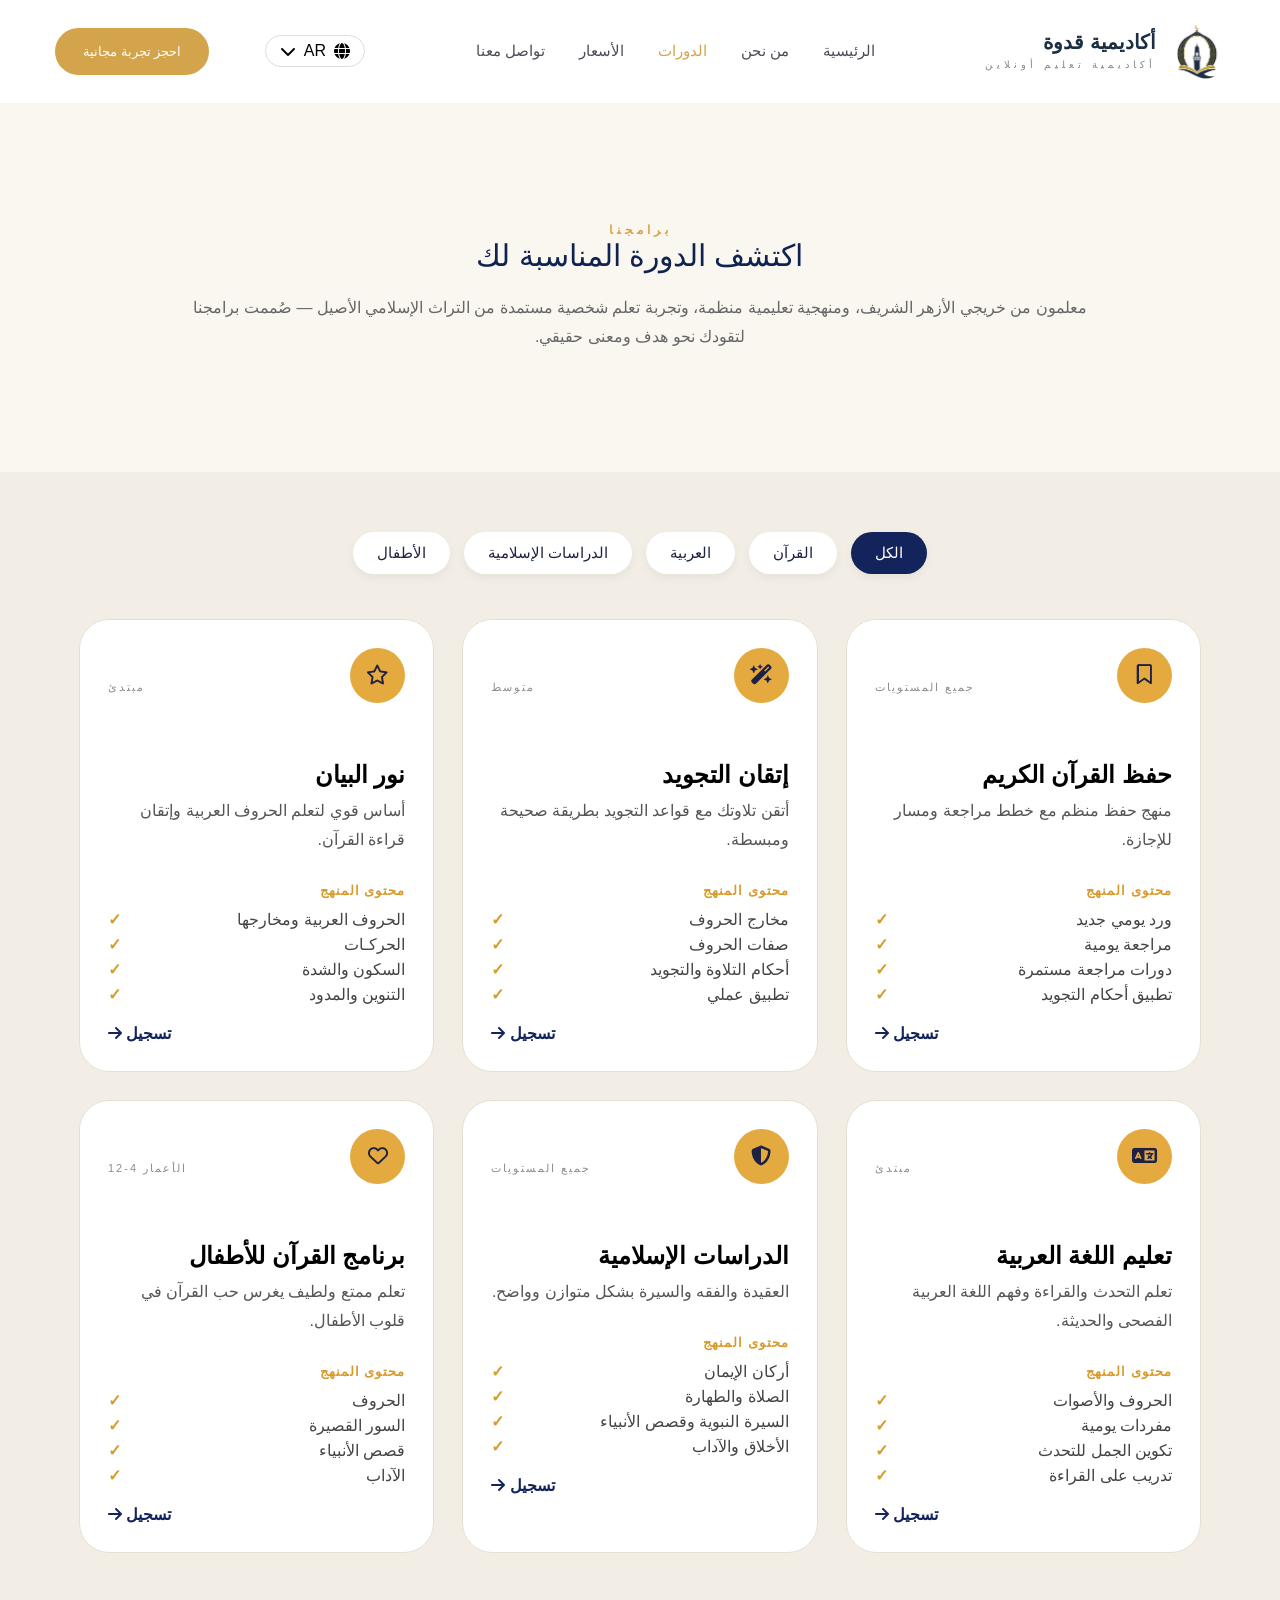
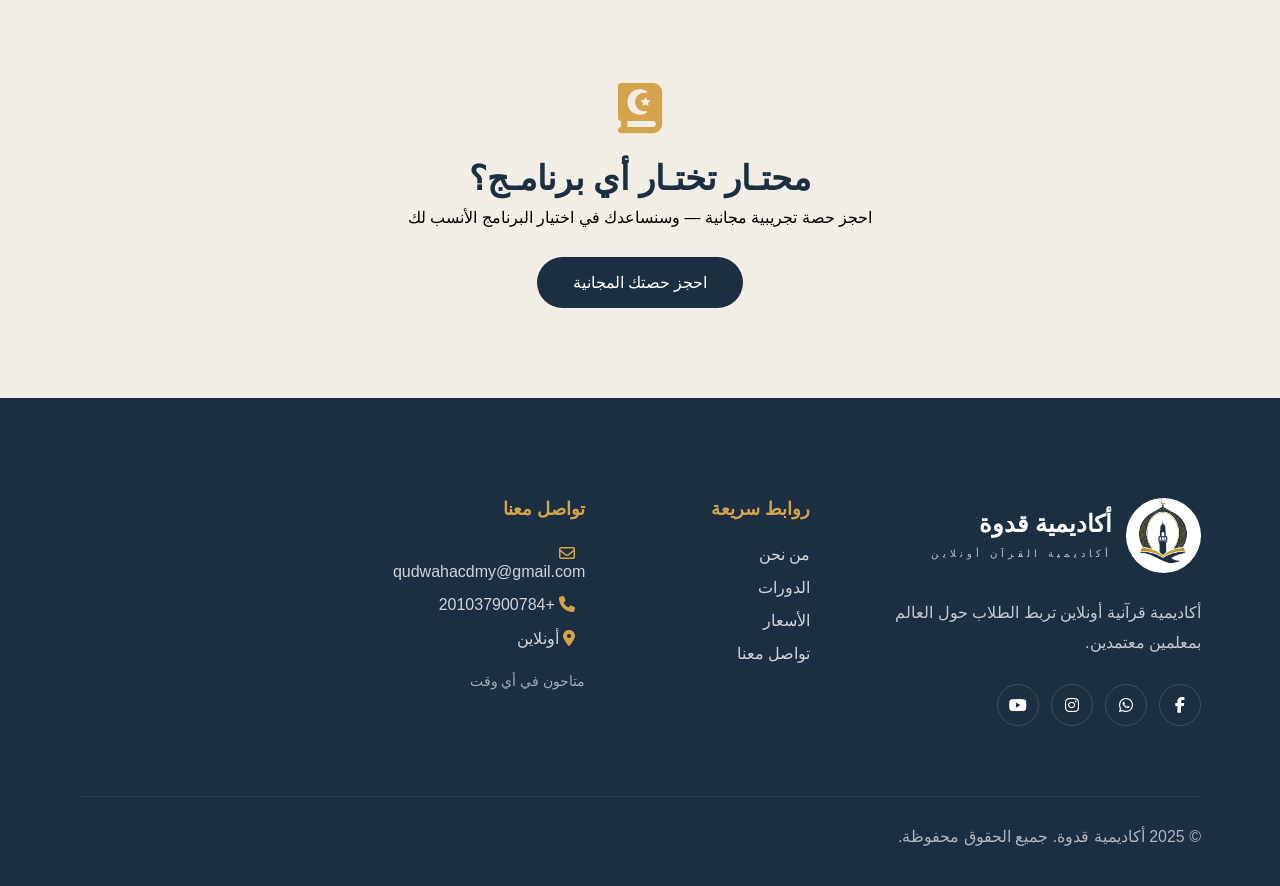
==== commit 66031c05: "Update courses-ar.html" ====
--- a/courses-ar.html
+++ b/courses-ar.html
@@ -148,7 +148,7 @@
 
                 <div class="card-footer">
 
-                    <span>طويل المدى</span>
+                    <span></span>
 
                     <a href="https://wa.me/201037900784" target="_blank">
                         تسجيل
@@ -188,7 +188,7 @@
 
                 <div class="card-footer">
 
-                    <span>3 - 6 أشهر</span>
+                    <span></span>
 
                     <a href="https://wa.me/201037900784" target="_blank">
                         تسجيل
@@ -228,7 +228,7 @@
 
                 <div class="card-footer">
 
-                    <span>2 - 4 أشهر</span>
+                    <span></span>
 
                     <a href="https://wa.me/201037900784" target="_blank">
                         تسجيل
@@ -268,7 +268,7 @@
 
                 <div class="card-footer">
 
-                    <span>6 أشهر</span>
+                    <span></span>
 
                     <a href="https://wa.me/201037900784" target="_blank">
                         تسجيل
@@ -308,7 +308,7 @@
 
                 <div class="card-footer">
 
-                    <span>مستمر</span>
+                    <span></span>
 
                     <a href="https://wa.me/201037900784" target="_blank">
                         تسجيل
@@ -348,7 +348,7 @@
 
                 <div class="card-footer">
 
-                    <span>مستمر</span>
+                    <span></span>
 
                     <a href="https://wa.me/201037900784" target="_blank">
                         تسجيل
@@ -442,4 +442,4 @@
     <script src="index.JS"></script>
 
 </body>
-</html>+</html>
--- a/CSS/style.css
+++ b/CSS/style.css
@@ -2675,9 +2675,9 @@
 
 @media(max-width:500px){
 
-        .container{
+        /* .container{
                 width:94%;
-        }
+        } */
 
         .course-card{
                 padding:22px;
@@ -2991,7 +2991,7 @@
 
 .line-icon i{
     font-size:22px;
-    color:#16245c;
+    color:var(--primary);
 }
 
 .line-text{
@@ -3134,9 +3134,9 @@
 
 @media(max-width:500px){
 
-    .container{
+    /* .container{
         width:94%;
-    }
+    } */
 
     .contact-form,
     .contact-info{
